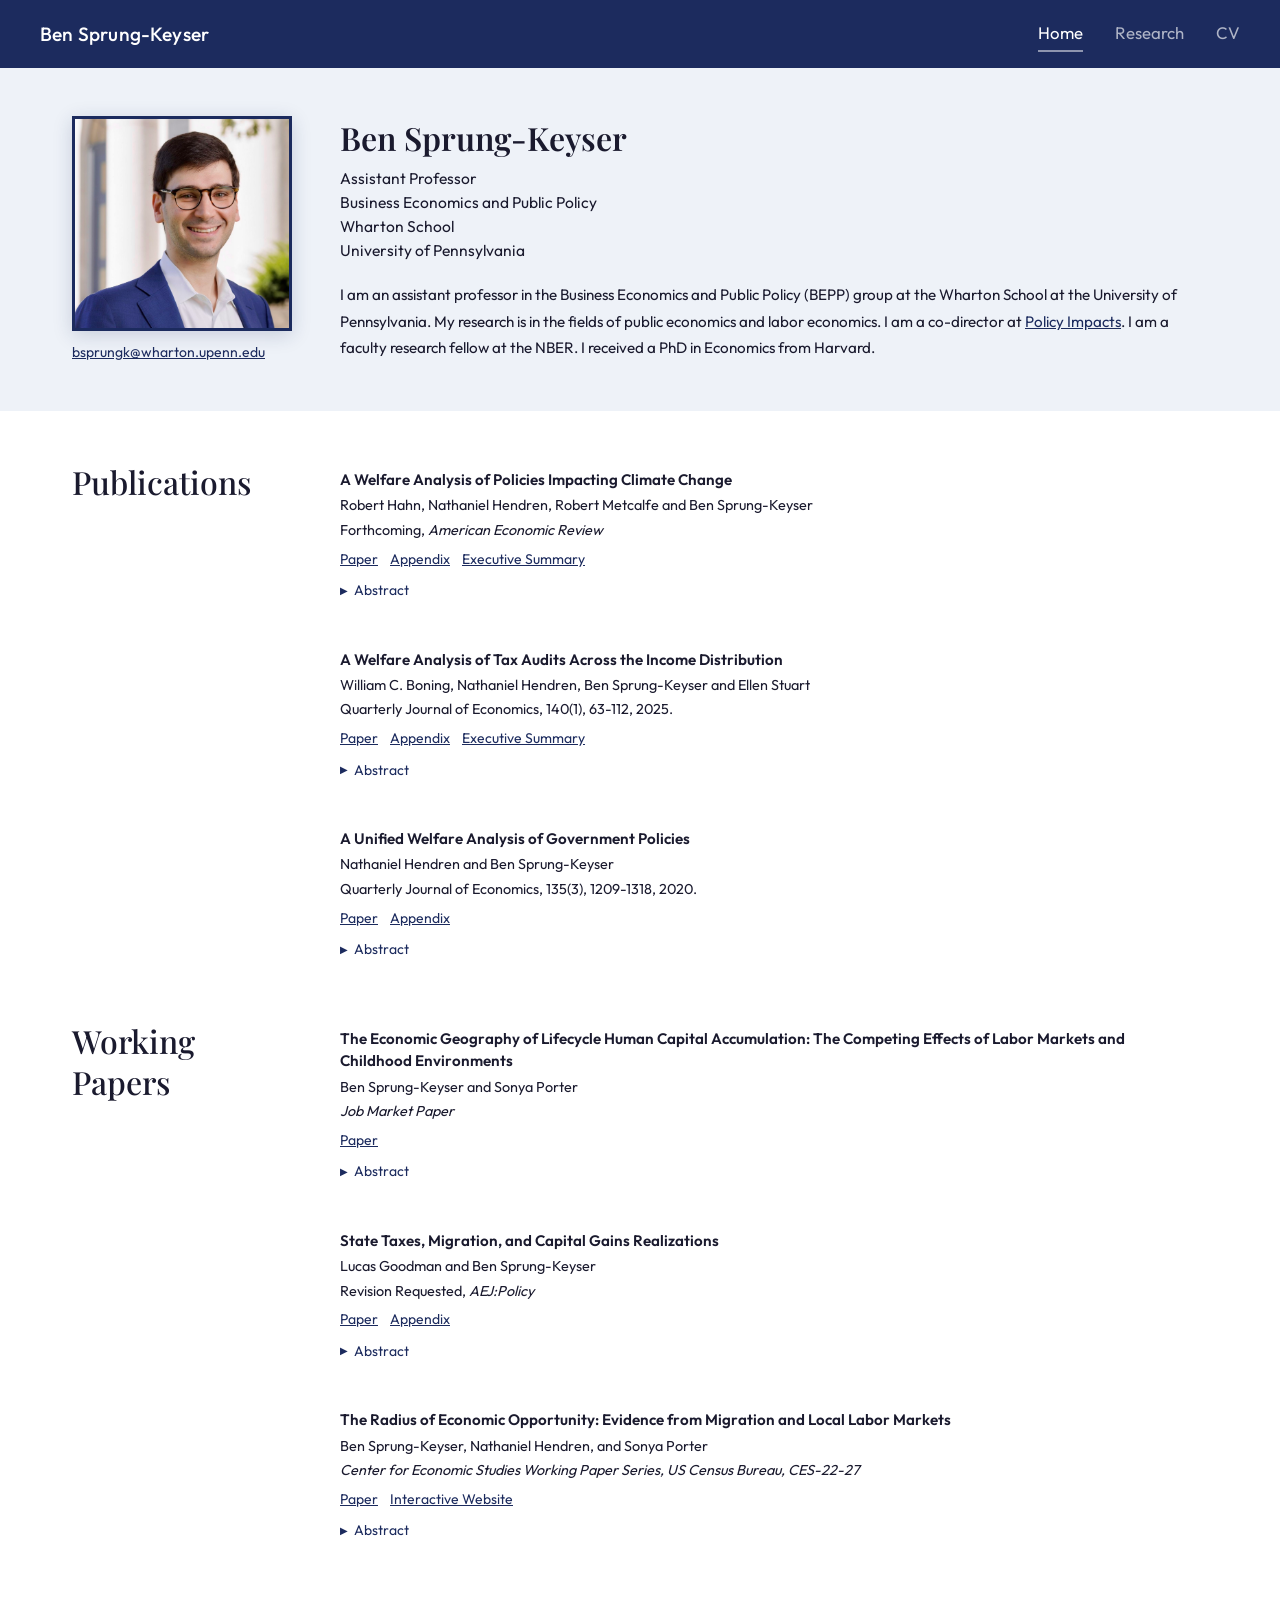
==== index.html @ 711b7d50 "Add NBER faculty research fellow to bio Co-Authored-By: Claude Opus 4.7 <noreply@anthropic.com>" ====
<!DOCTYPE html>
<html lang="en">
<head>
    <meta charset="UTF-8">
    <meta name="viewport" content="width=device-width, initial-scale=1.0">
    <title>Ben Sprung-Keyser</title>
    <meta name="description" content="Economist. Assistant Professor at Wharton, University of Pennsylvania.">
    <link rel="icon" type="image/png" href="assets/penn_logo.png">
    <meta property="og:type" content="website">
    <meta property="og:url" content="https://bsprungkeyser.com/">
    <meta property="og:title" content="Ben Sprung-Keyser">
    <meta property="og:description" content="Economist. Assistant Professor at Wharton, University of Pennsylvania.">
    <meta property="og:image" content="https://bsprungkeyser.com/assets/profile-photo.jpeg">
    <meta name="twitter:card" content="summary_large_image">
    <meta name="twitter:title" content="Ben Sprung-Keyser">
    <meta name="twitter:description" content="Economist. Assistant Professor at Wharton, University of Pennsylvania.">
    <meta name="twitter:image" content="https://bsprungkeyser.com/assets/profile-photo.jpeg">
    <link rel="preconnect" href="https://fonts.googleapis.com">
    <link rel="preconnect" href="https://fonts.gstatic.com" crossorigin>
    <link rel="stylesheet" href="css/style.css">
    <script type="application/ld+json">
    {
      "@context": "https://schema.org",
      "@type": "ProfilePage",
      "mainEntity": {
        "@type": "Person",
        "name": "Ben Sprung-Keyser",
        "jobTitle": ["Economist", "Assistant Professor"],
        "affiliation": {
          "@type": "Organization",
          "name": "Wharton School, University of Pennsylvania"
        },
        "email": "bsprungk@wharton.upenn.edu",
        "url": "https://bsprungkeyser.com",
        "knowsAbout": ["public economics", "labor economics", "welfare analysis", "tax policy"],
        "hasOccupation": {
          "@type": "Occupation",
          "name": "Economics Researcher"
        }
      },
      "hasPart": [
        {
          "@type": "ScholarlyArticle",
          "name": "A Welfare Analysis of Policies Impacting Climate Change",
          "author": [
            {"@type": "Person", "name": "Robert Hahn"},
            {"@type": "Person", "name": "Nathaniel Hendren"},
            {"@type": "Person", "name": "Robert Metcalfe"},
            {"@type": "Person", "name": "Ben Sprung-Keyser"}
          ],
          "publisher": {"@type": "Organization", "name": "American Economic Review"},
          "url": "https://bsprungkeyser.com/assets/MVPF_Climate_Policy_AER_Draft.pdf",
          "description": "We study the welfare impacts of 96 climate-related tax and spending policies using the marginal value of public funds (MVPF) framework."
        },
        {
          "@type": "ScholarlyArticle",
          "name": "A Welfare Analysis of Tax Audits Across the Income Distribution",
          "author": [
            {"@type": "Person", "name": "William C. Boning"},
            {"@type": "Person", "name": "Nathaniel Hendren"},
            {"@type": "Person", "name": "Ben Sprung-Keyser"},
            {"@type": "Person", "name": "Ellen Stuart"}
          ],
          "isPartOf": {"@type": "Periodical", "name": "Quarterly Journal of Economics"},
          "datePublished": "2025",
          "url": "https://bsprungkeyser.com/assets/Tax_Audits_BHSKS.pdf",
          "description": "We estimate the returns to IRS audits of taxpayers across the income distribution, finding an additional $1 spent auditing taxpayers above the 90th income percentile yields more than $12 in revenue."
        },
        {
          "@type": "ScholarlyArticle",
          "name": "A Unified Welfare Analysis of Government Policies",
          "author": [
            {"@type": "Person", "name": "Nathaniel Hendren"},
            {"@type": "Person", "name": "Ben Sprung-Keyser"}
          ],
          "isPartOf": {"@type": "Periodical", "name": "Quarterly Journal of Economics"},
          "datePublished": "2020",
          "url": "https://bsprungkeyser.com/assets/MVPF_Mar_2020_QJE.pdf",
          "description": "A comparative welfare analysis of 133 historical policy changes over the past half-century in the United States using the Marginal Value of Public Funds framework."
        },
        {
          "@type": "ScholarlyArticle",
          "name": "The Economic Geography of Lifecycle Human Capital Accumulation: The Competing Effects of Labor Markets and Childhood Environments",
          "author": [
            {"@type": "Person", "name": "Ben Sprung-Keyser"},
            {"@type": "Person", "name": "Sonya Porter"}
          ],
          "url": "https://bsprungkeyser.com/assets/BSK_JMP_Linked.pdf",
          "description": "We examine how place shapes the production of human capital across the lifecycle, finding a tradeoff between places that effectively produce human capital in childhood versus adulthood."
        },
        {
          "@type": "ScholarlyArticle",
          "name": "State Taxes, Migration, and Capital Gains Realizations",
          "author": [
            {"@type": "Person", "name": "Lucas Goodman"},
            {"@type": "Person", "name": "Ben Sprung-Keyser"}
          ],
          "url": "https://bsprungkeyser.com/assets/GSK_Capital_Gains_Resubmission%20(2).pdf",
          "description": "We analyze the impact of state capital gains taxes on migration and realization, finding savings in zero-tax states drive $2 billion in annual realizations by former residents of positive-tax states."
        },
        {
          "@type": "ScholarlyArticle",
          "name": "The Radius of Economic Opportunity: Evidence from Migration and Local Labor Markets",
          "author": [
            {"@type": "Person", "name": "Ben Sprung-Keyser"},
            {"@type": "Person", "name": "Nathaniel Hendren"},
            {"@type": "Person", "name": "Sonya Porter"}
          ],
          "url": "https://bsprungkeyser.com/assets/Migration_vSI.pdf",
          "description": "We examine the geographic incidence of local labor market growth across locations of childhood residence, finding the radius of economic opportunity is quite narrow for many individuals."
        }
      ]
    }
    </script>
    <script async src="https://www.googletagmanager.com/gtag/js?id=G-Y0RXYJHFS9"></script>
    <script>
        window.dataLayer = window.dataLayer || [];
        function gtag(){dataLayer.push(arguments);}
        gtag('js', new Date());
        gtag('config', 'G-Y0RXYJHFS9');
    </script>
</head>
<body>

    <!-- Navigation -->
    <nav>
        <div class="nav-inner">
            <a href="index.html" class="nav-brand">Ben Sprung-Keyser</a>
            <div class="nav-links">
                <a href="index.html" class="active">Home</a>
                <a href="research.html">Research</a>
                <a href="assets/CV_BSK.pdf" target="_blank" rel="noopener noreferrer">CV</a>
            </div>
        </div>
    </nav>

    <!-- Hero -->
    <div class="hero-wrapper">
        <section class="hero">
            <div class="hero-photo">
                <img src="assets/profile-photo.jpeg" alt="Ben Sprung-Keyser">
                <p class="hero-email">
                    <a href="mailto:bsprungk@wharton.upenn.edu">bsprungk@wharton.upenn.edu</a>
                </p>
            </div>
            <div class="hero-info">
                <h1>Ben Sprung-Keyser</h1>
                <div class="title-block">
                    <p class="title-line">Assistant Professor</p>
                    <p class="title-line">Business Economics and Public Policy</p>
                    <p class="title-line">Wharton School</p>
                    <p class="title-line">University of Pennsylvania</p>
                </div>
                <p class="bio">
                    I am an assistant professor in the Business Economics and Public Policy (BEPP) group
                    at the Wharton School at the University of Pennsylvania. My research is in the fields
                    of public economics and labor economics. I am a co-director at
                    <a href="https://policyimpacts.org" target="_blank" rel="noopener noreferrer">Policy Impacts</a>.
                    I am a faculty research fellow at the NBER.
                    I received a PhD in Economics from Harvard.
                </p>
            </div>
        </section>
    </div>

    <!-- Publications -->
    <div class="section-row">
        <h2 class="section-label">Publications</h2>
        <div class="papers-list" id="home-publications"></div>
    </div>

    <!-- Working Papers -->
    <div class="section-row">
        <h2 class="section-label">Working Papers</h2>
        <div class="papers-list" id="home-working-papers"></div>
    </div>

    <div class="page-end"></div>

    <!-- Static fallback for crawlers that do not execute JavaScript -->
    <noscript>
        <section>
            <h2>Publications</h2>

            <article>
                <h3>A Welfare Analysis of Policies Impacting Climate Change</h3>
                <p>Robert Hahn, Nathaniel Hendren, Robert Metcalfe, Ben Sprung-Keyser</p>
                <p>Forthcoming, American Economic Review</p>
                <p>
                    <a href="assets/MVPF_Climate_Policy_AER_Draft.pdf">Paper</a> |
                    <a href="assets/MVPF_Climate_Policy_AER_Appendix.pdf">Appendix</a> |
                    <a href="assets/MVPF_Climate_Exec_Summary.pdf">Executive Summary</a>
                </p>
            </article>

            <article>
                <h3>A Welfare Analysis of Tax Audits Across the Income Distribution</h3>
                <p>William C. Boning, Nathaniel Hendren, Ben Sprung-Keyser, Ellen Stuart</p>
                <p>Quarterly Journal of Economics, 140(1), 63-112, 2025</p>
                <p>
                    <a href="assets/Tax_Audits_BHSKS.pdf">Paper</a> |
                    <a href="assets/Tax_Audits_Appendix.pdf">Appendix</a> |
                    <a href="assets/audits_executive_summary.pdf">Executive Summary</a>
                </p>
            </article>

            <article>
                <h3>A Unified Welfare Analysis of Government Policies</h3>
                <p>Nathaniel Hendren, Ben Sprung-Keyser</p>
                <p>Quarterly Journal of Economics, 135(3), 1209-1318, 2020</p>
                <p>
                    <a href="assets/MVPF_Mar_2020_QJE.pdf">Paper</a> |
                    <a href="assets/MVPF_Appendix.pdf">Appendix</a>
                </p>
            </article>
        </section>

        <section>
            <h2>Working Papers</h2>

            <article>
                <h3>The Economic Geography of Lifecycle Human Capital Accumulation: The Competing Effects of Labor Markets and Childhood Environments</h3>
                <p>Ben Sprung-Keyser, Sonya Porter</p>
                <p>Job Market Paper</p>
                <p><a href="assets/BSK_JMP_Linked.pdf">Paper</a></p>
            </article>

            <article>
                <h3>State Taxes, Migration, and Capital Gains Realizations</h3>
                <p>Lucas Goodman, Ben Sprung-Keyser</p>
                <p>Revision Requested, AEJ:Policy</p>
                <p>
                    <a href="assets/GSK_Capital_Gains_Resubmission%20(2).pdf">Paper</a> |
                    <a href="assets/Appendix_GSK_Capital_Gains_Resubmission.pdf">Appendix</a>
                </p>
            </article>

            <article>
                <h3>The Radius of Economic Opportunity: Evidence from Migration and Local Labor Markets</h3>
                <p>Ben Sprung-Keyser, Nathaniel Hendren, Sonya Porter</p>
                <p>Center for Economic Studies Working Paper Series, US Census Bureau, CES-22-27</p>
                <p>
                    <a href="assets/Migration_vSI.pdf">Paper</a> |
                    <a href="https://migrationpatterns.org" rel="noopener noreferrer">Interactive Website</a>
                </p>
            </article>
        </section>
    </noscript>

    <script src="js/papers.js"></script>
    <script>
        renderPapers('home-publications',    papers.publications);
        renderPapers('home-working-papers',  papers.workingPapers);
    </script>

</body>
</html>
---- css/style.css ----
@import url('https://fonts.googleapis.com/css2?family=Outfit:wght@300;400;500;600&family=Playfair+Display:wght@500;600&display=swap');

/* ─── Variables ─────────────────────────────────────────── */
:root {
    --navy:       #1c2b5e;
    --navy-hover: #243470;
    --text:       #1a1a2e;
    --muted:      #5a5a72;
    --link:       #1c2b5e;
    --max-w:      1200px;
    --pad:        2rem;
    --col-left:   220px;   /* unified left column — photo width = section label width */
    --col-gap:    3rem;    /* unified gap — keeps bio and paper text left-aligned */
}

/* ─── Reset ─────────────────────────────────────────────── */
*, *::before, *::after { box-sizing: border-box; margin: 0; padding: 0; }

body {
    font-family: 'Outfit', sans-serif;
    font-weight: 400;
    color: var(--text);
    background: #fff;
    line-height: 1.6;
}

a { color: var(--link); text-decoration: underline; }
a:hover { color: var(--navy-hover); }

/* ─── Navigation ────────────────────────────────────────── */
nav {
    background: var(--navy);
    padding: 0 var(--pad);
    position: sticky;
    top: 0;
    z-index: 100;
}

.nav-inner {
    max-width: var(--max-w);
    margin: 0 auto;
    display: flex;
    justify-content: space-between;
    align-items: center;
    height: 68px;
}

.nav-brand {
    color: #fff;
    text-decoration: none;
    font-family: 'Outfit', sans-serif;
    font-weight: 500;
    font-size: 1.2rem;
    letter-spacing: 0.01em;
}
.nav-brand:hover { color: rgba(255,255,255,0.85); }

.nav-links { display: flex; gap: 2rem; }
.nav-links a {
    color: rgba(255,255,255,0.65);
    text-decoration: none;
    font-size: 1.05rem;
    font-weight: 400;
    padding: 4px 0;
    border-bottom: 2px solid transparent;
    transition: color 0.15s, border-color 0.15s;
}
.nav-links a:hover,
.nav-links a.active {
    color: #fff;
    border-bottom-color: rgba(255,255,255,0.5);
}

/* ─── Hero wrapper — full-width tinted background ───────── */
.hero-wrapper {
    background: #eef2f8;
    padding: 3rem 0;
}

/* ─── Hero content ──────────────────────────────────────── */
.hero {
    max-width: var(--max-w);
    margin: 0 auto;
    padding: 0 var(--pad);
    display: flex;
    gap: var(--col-gap);
    align-items: flex-start;
}

.hero-photo {
    flex: 0 0 var(--col-left);
}
.hero-photo img {
    width: var(--col-left);
    height: auto;
    display: block;
    border: 3px solid var(--navy);
    box-shadow: 0 4px 18px rgba(28, 43, 94, 0.18);
}
.hero-email {
    margin-top: 0.65rem;
    font-size: 0.875rem;
}
.hero-email a { color: var(--link); }

.hero-info {
    flex: 1;
    padding-top: 0.2rem;
}
.hero-info h1 {
    font-family: 'Playfair Display', serif;
    font-size: 2rem;
    font-weight: 600;
    line-height: 1.2;
    margin-bottom: 0.5rem;
    color: var(--text);
}
.hero-info .title-block { margin-bottom: 1.25rem; }
.hero-info .title-line {
    font-size: 0.975rem;
    font-weight: 400;
    color: var(--text);
    line-height: 1.55;
}
.hero-info .bio {
    font-size: 0.95rem;
    line-height: 1.75;
    color: var(--text);
}

/* ─── Sections (Publications, Working Papers, Notes) ─────── */
.section-row {
    max-width: var(--max-w);
    margin: 3rem auto 0;
    padding: 0 var(--pad);
    display: flex;
    gap: var(--col-gap);
    align-items: flex-start;
}

.section-label {
    flex: 0 0 var(--col-left);
    font-family: 'Playfair Display', serif;
    font-size: 2rem;
    font-weight: 500;
    line-height: 1.3;
    color: var(--text);
    padding-top: 0.1rem;
}

.papers-list { flex: 1; }

/* ─── Paper entries ─────────────────────────────────────── */
.paper {
    margin-bottom: 1.75rem;
    padding: 0.6rem 0.75rem;
    border-radius: 6px;
    margin-left: -0.75rem;
    transition: background 0.15s;
}
.paper:last-child { margin-bottom: 0; }
.paper:hover { background: #f0f4fb; }

.paper-title {
    font-weight: 600;
    font-size: 0.95rem;
    line-height: 1.5;
    margin-bottom: 0.15rem;
}
.paper-authors {
    font-size: 0.9rem;
    color: var(--text);
    margin-bottom: 0.1rem;
}
.paper-info {
    font-size: 0.9rem;
    color: var(--text);
    margin-bottom: 0.35rem;
}
.paper-links {
    display: flex;
    gap: 0.75rem;
    flex-wrap: wrap;
    margin-bottom: 0.35rem;
}
.paper-links a {
    font-size: 0.875rem;
    color: var(--link);
    text-decoration: underline;
}

/* ─── Abstract toggle ───────────────────────────────────── */
.abstract-details {
    margin-top: 0.3rem;
}
.abstract-details summary {
    cursor: pointer;
    font-size: 0.875rem;
    color: var(--navy);
    list-style: none;
    display: inline-flex;
    align-items: center;
    gap: 0.35rem;
    user-select: none;
}
.abstract-details summary::-webkit-details-marker { display: none; }
.abstract-details summary::before {
    content: '▶';
    font-size: 0.6rem;
    display: inline-block;
    transition: transform 0.15s;
}
.abstract-details[open] summary::before {
    transform: rotate(90deg);
}
.abstract-text {
    margin-top: 0.6rem;
    font-size: 0.9rem;
    line-height: 1.75;
    color: #333;
    border-left: 3px solid #c8d3ee;
    padding-left: 0.9rem;
}

/* ─── Page bottom padding ───────────────────────────────── */
.page-end { height: 4rem; }

/* ─── Research page top padding ────────────────────────── */
.research-top { margin-top: 3.5rem; }

/* ─── Responsive ────────────────────────────────────────── */
@media (max-width: 720px) {
    .hero-wrapper { padding: 2rem var(--pad); }
    .hero { flex-direction: column; gap: 1.5rem; }
    .hero-photo { flex: unset; width: fit-content; }
    .hero-photo img { width: 160px; }
    .section-row { flex-direction: column; gap: 0.75rem; }
    .section-label { flex: unset; font-size: 1.6rem; }
    .paper { margin-left: 0; }
}
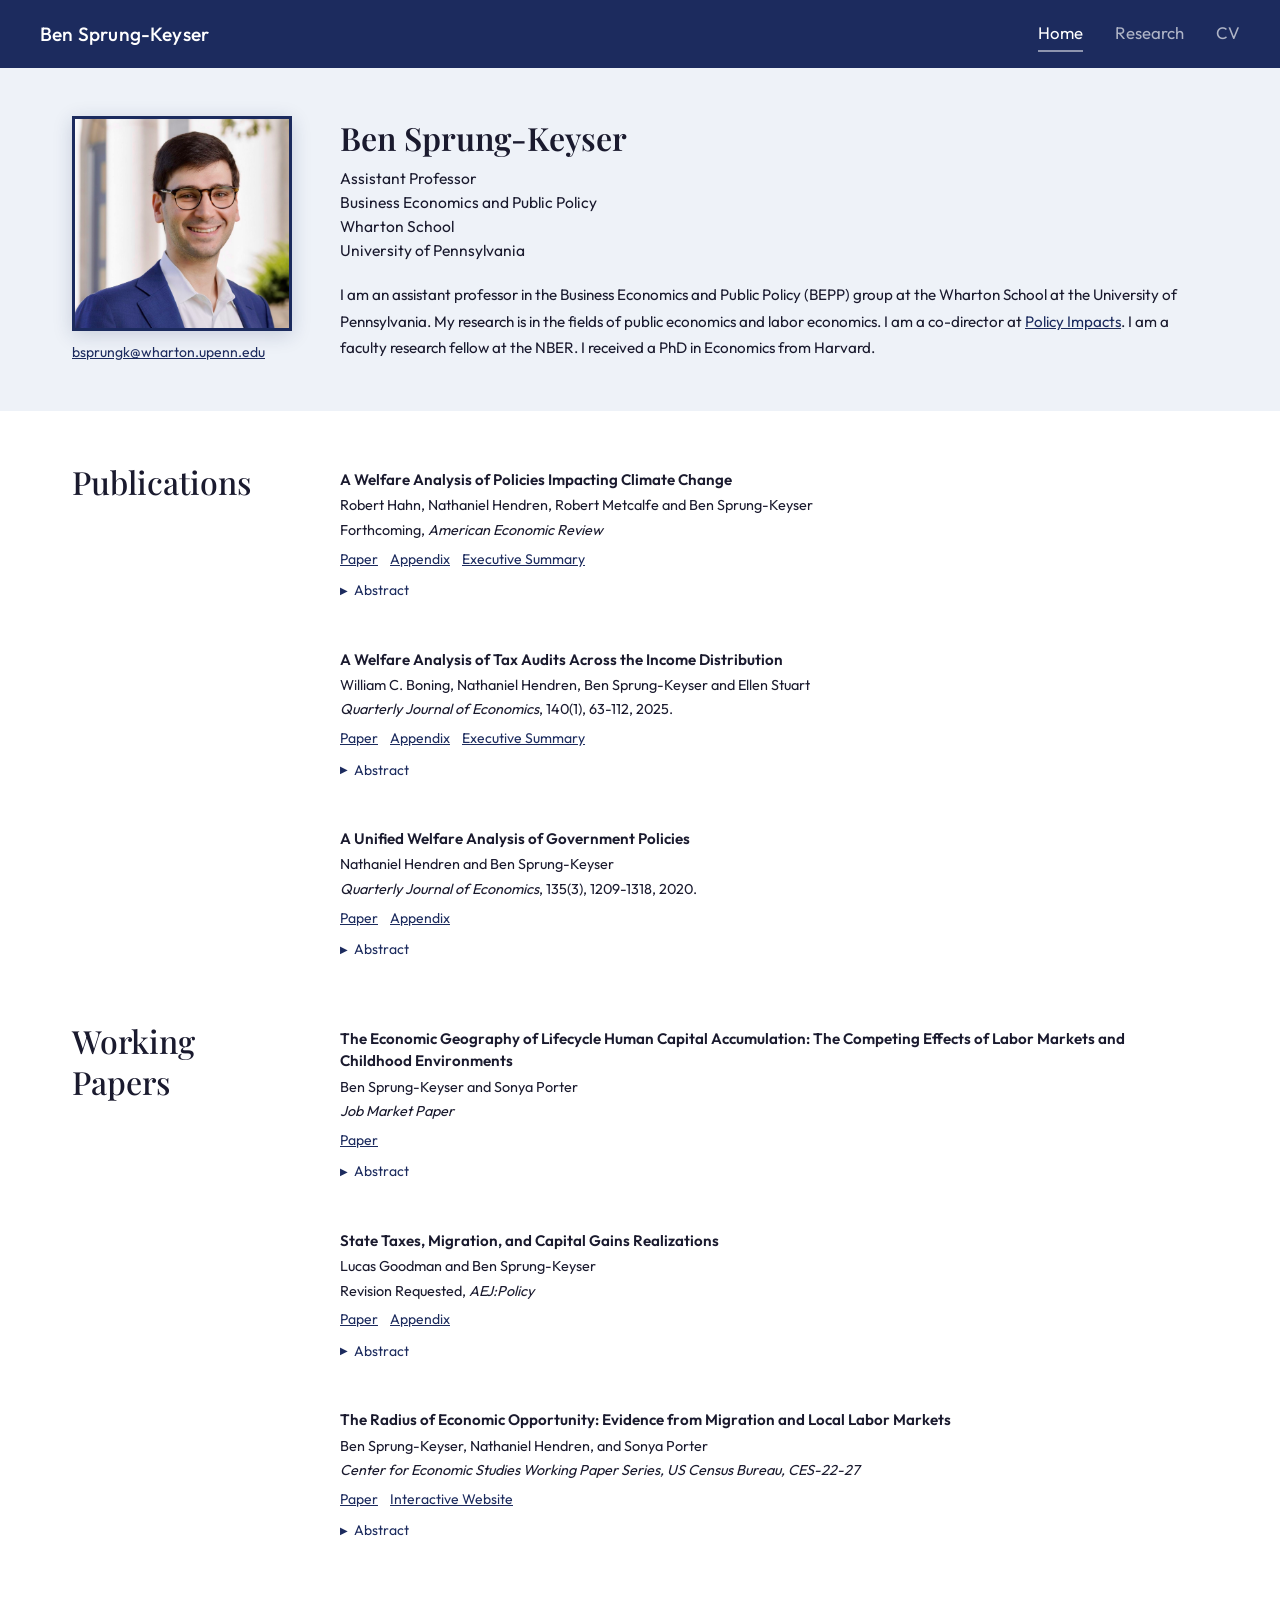
==== commit 986a6dbf: "Italicize Quarterly Journal of Economics in publication entries Co-Authored-By: Claude Opus 4.7 <nor" ====
--- a/index.html
+++ b/index.html
@@ -196,7 +196,7 @@
             <article>
                 <h3>A Welfare Analysis of Tax Audits Across the Income Distribution</h3>
                 <p>William C. Boning, Nathaniel Hendren, Ben Sprung-Keyser, Ellen Stuart</p>
-                <p>Quarterly Journal of Economics, 140(1), 63-112, 2025</p>
+                <p><em>Quarterly Journal of Economics</em>, 140(1), 63-112, 2025</p>
                 <p>
                     <a href="assets/Tax_Audits_BHSKS.pdf">Paper</a> |
                     <a href="assets/Tax_Audits_Appendix.pdf">Appendix</a> |
@@ -207,7 +207,7 @@
             <article>
                 <h3>A Unified Welfare Analysis of Government Policies</h3>
                 <p>Nathaniel Hendren, Ben Sprung-Keyser</p>
-                <p>Quarterly Journal of Economics, 135(3), 1209-1318, 2020</p>
+                <p><em>Quarterly Journal of Economics</em>, 135(3), 1209-1318, 2020</p>
                 <p>
                     <a href="assets/MVPF_Mar_2020_QJE.pdf">Paper</a> |
                     <a href="assets/MVPF_Appendix.pdf">Appendix</a>
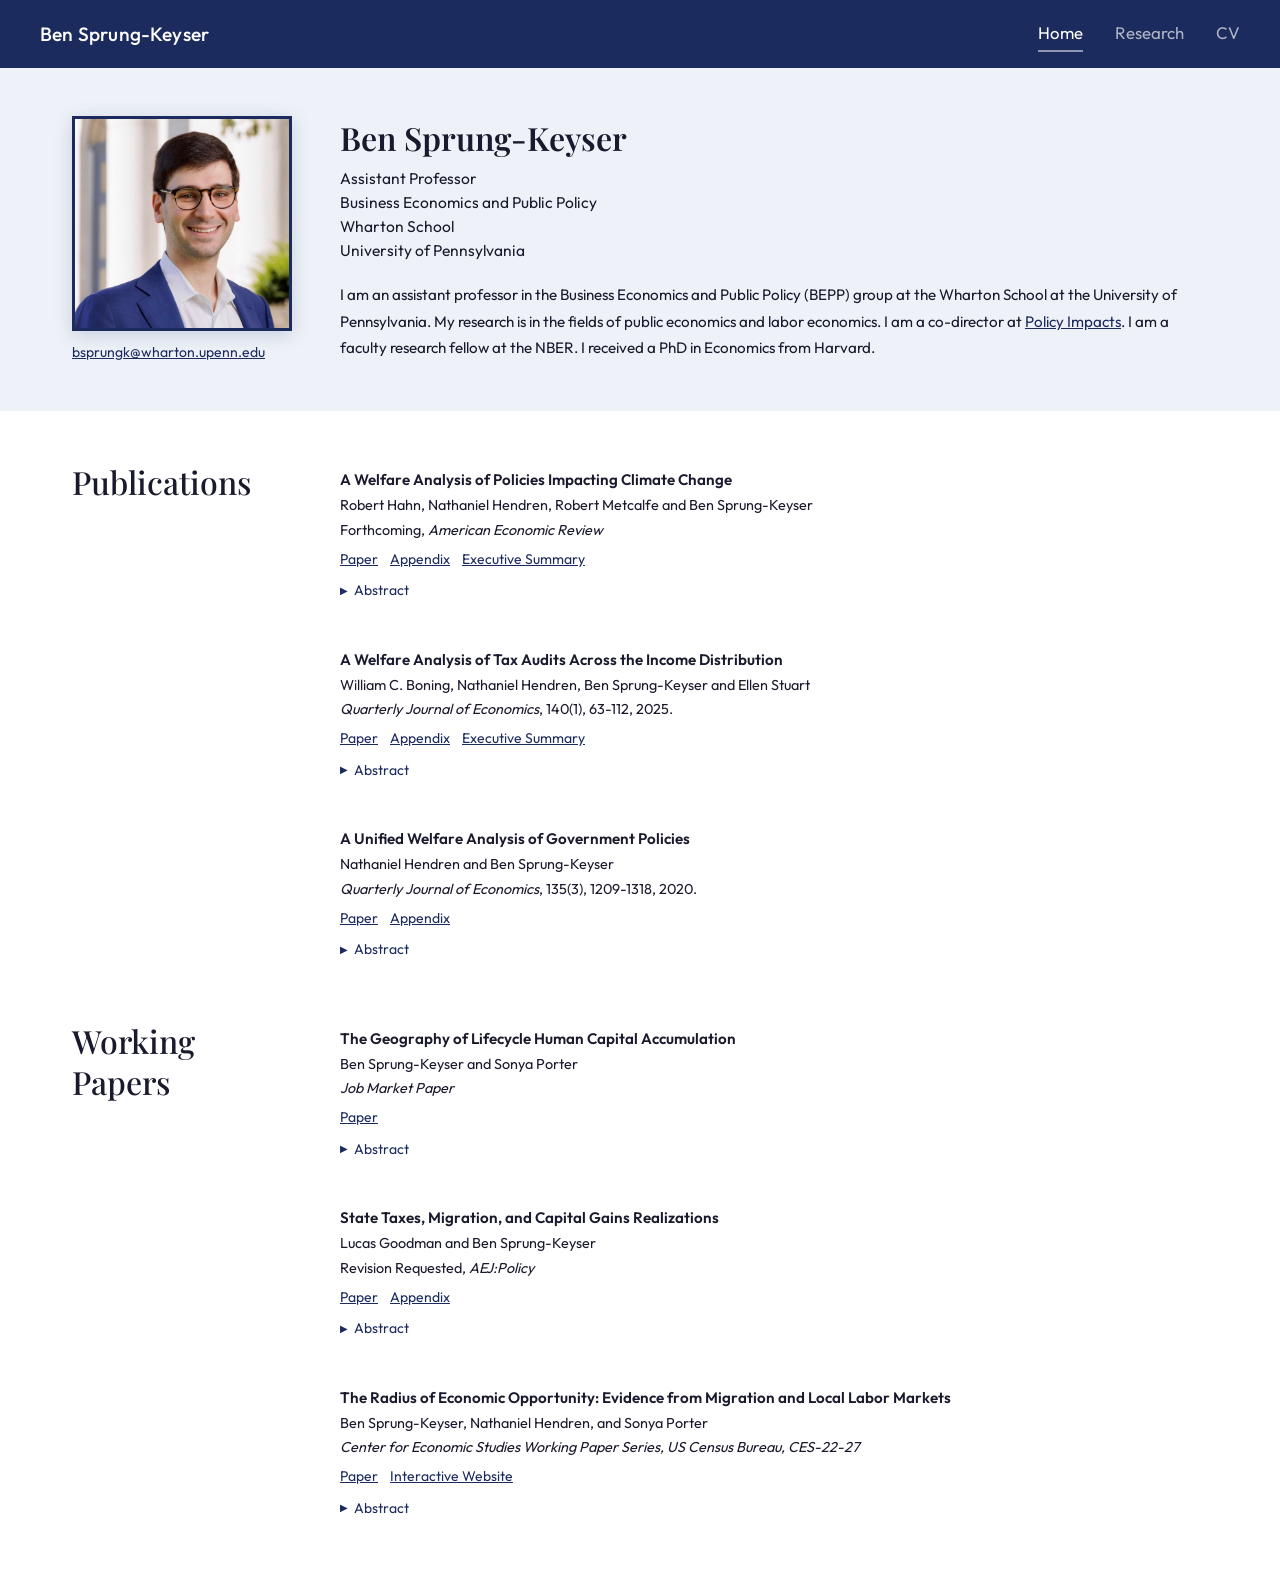
==== commit 64e7c0ee: "Update Geography paper status to NBER Working Paper #35203 Co-Authored-By: Claude Opus 4.7 <noreply@" ====
--- a/index.html
+++ b/index.html
@@ -80,12 +80,12 @@
         },
         {
           "@type": "ScholarlyArticle",
-          "name": "The Economic Geography of Lifecycle Human Capital Accumulation: The Competing Effects of Labor Markets and Childhood Environments",
+          "name": "The Geography of Lifecycle Human Capital Accumulation",
           "author": [
             {"@type": "Person", "name": "Ben Sprung-Keyser"},
             {"@type": "Person", "name": "Sonya Porter"}
           ],
-          "url": "https://bsprungkeyser.com/assets/BSK_JMP_Linked.pdf",
+          "url": "https://bsprungkeyser.com/assets/Geography_Human_Capital_Sprung-Keyser_Porter_May_2026.pdf",
           "description": "We examine how place shapes the production of human capital across the lifecycle, finding a tradeoff between places that effectively produce human capital in childhood versus adulthood."
         },
         {
@@ -219,10 +219,10 @@
             <h2>Working Papers</h2>
 
             <article>
-                <h3>The Economic Geography of Lifecycle Human Capital Accumulation: The Competing Effects of Labor Markets and Childhood Environments</h3>
+                <h3>The Geography of Lifecycle Human Capital Accumulation</h3>
                 <p>Ben Sprung-Keyser, Sonya Porter</p>
-                <p>Job Market Paper</p>
-                <p><a href="assets/BSK_JMP_Linked.pdf">Paper</a></p>
+                <p>NBER Working Paper #35203 (Job Market Paper)</p>
+                <p><a href="assets/Geography_Human_Capital_Sprung-Keyser_Porter_May_2026.pdf">Paper</a></p>
             </article>
 
             <article>
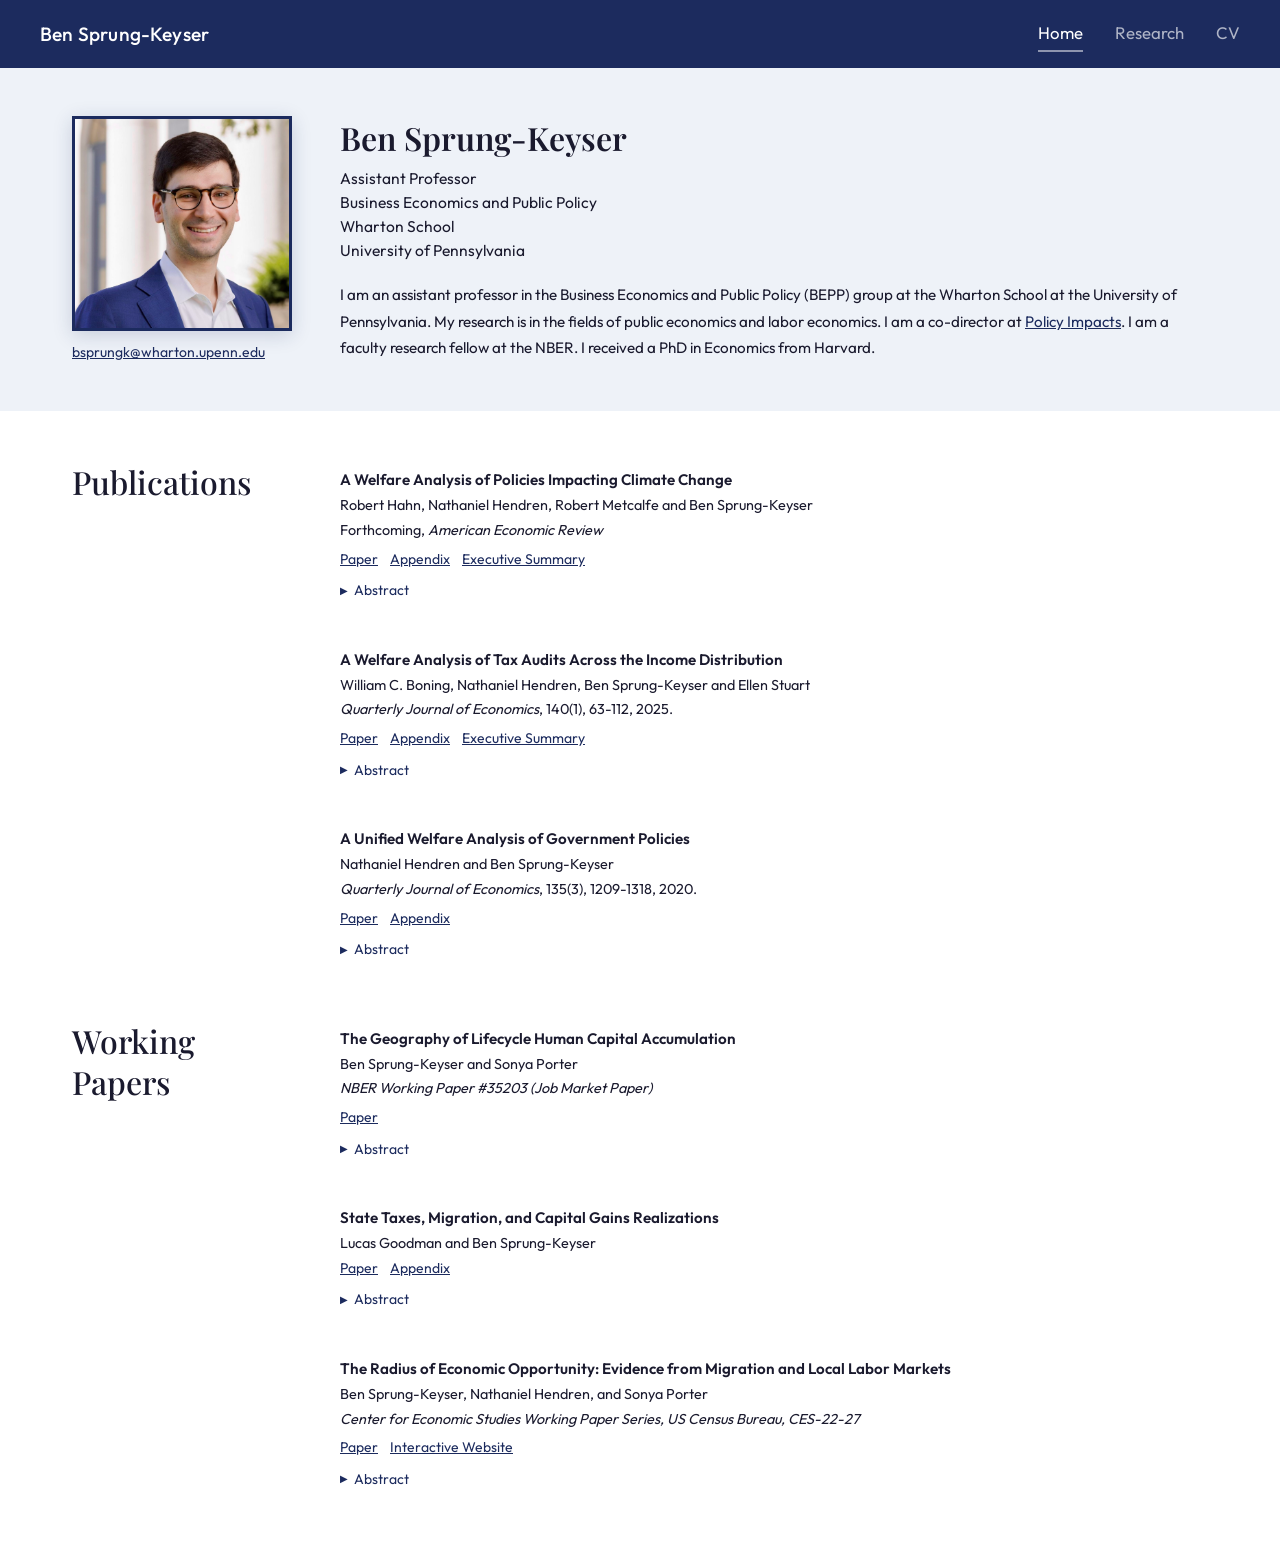
==== commit 0ee50839: "Remove "Revision Requested, AEJ:Policy" status from State Taxes paper Drops the status line from pap" ====
--- a/index.html
+++ b/index.html
@@ -228,7 +228,6 @@
             <article>
                 <h3>State Taxes, Migration, and Capital Gains Realizations</h3>
                 <p>Lucas Goodman, Ben Sprung-Keyser</p>
-                <p>Revision Requested, AEJ:Policy</p>
                 <p>
                     <a href="assets/GSK_Capital_Gains_Resubmission%20(2).pdf">Paper</a> |
                     <a href="assets/Appendix_GSK_Capital_Gains_Resubmission.pdf">Appendix</a>
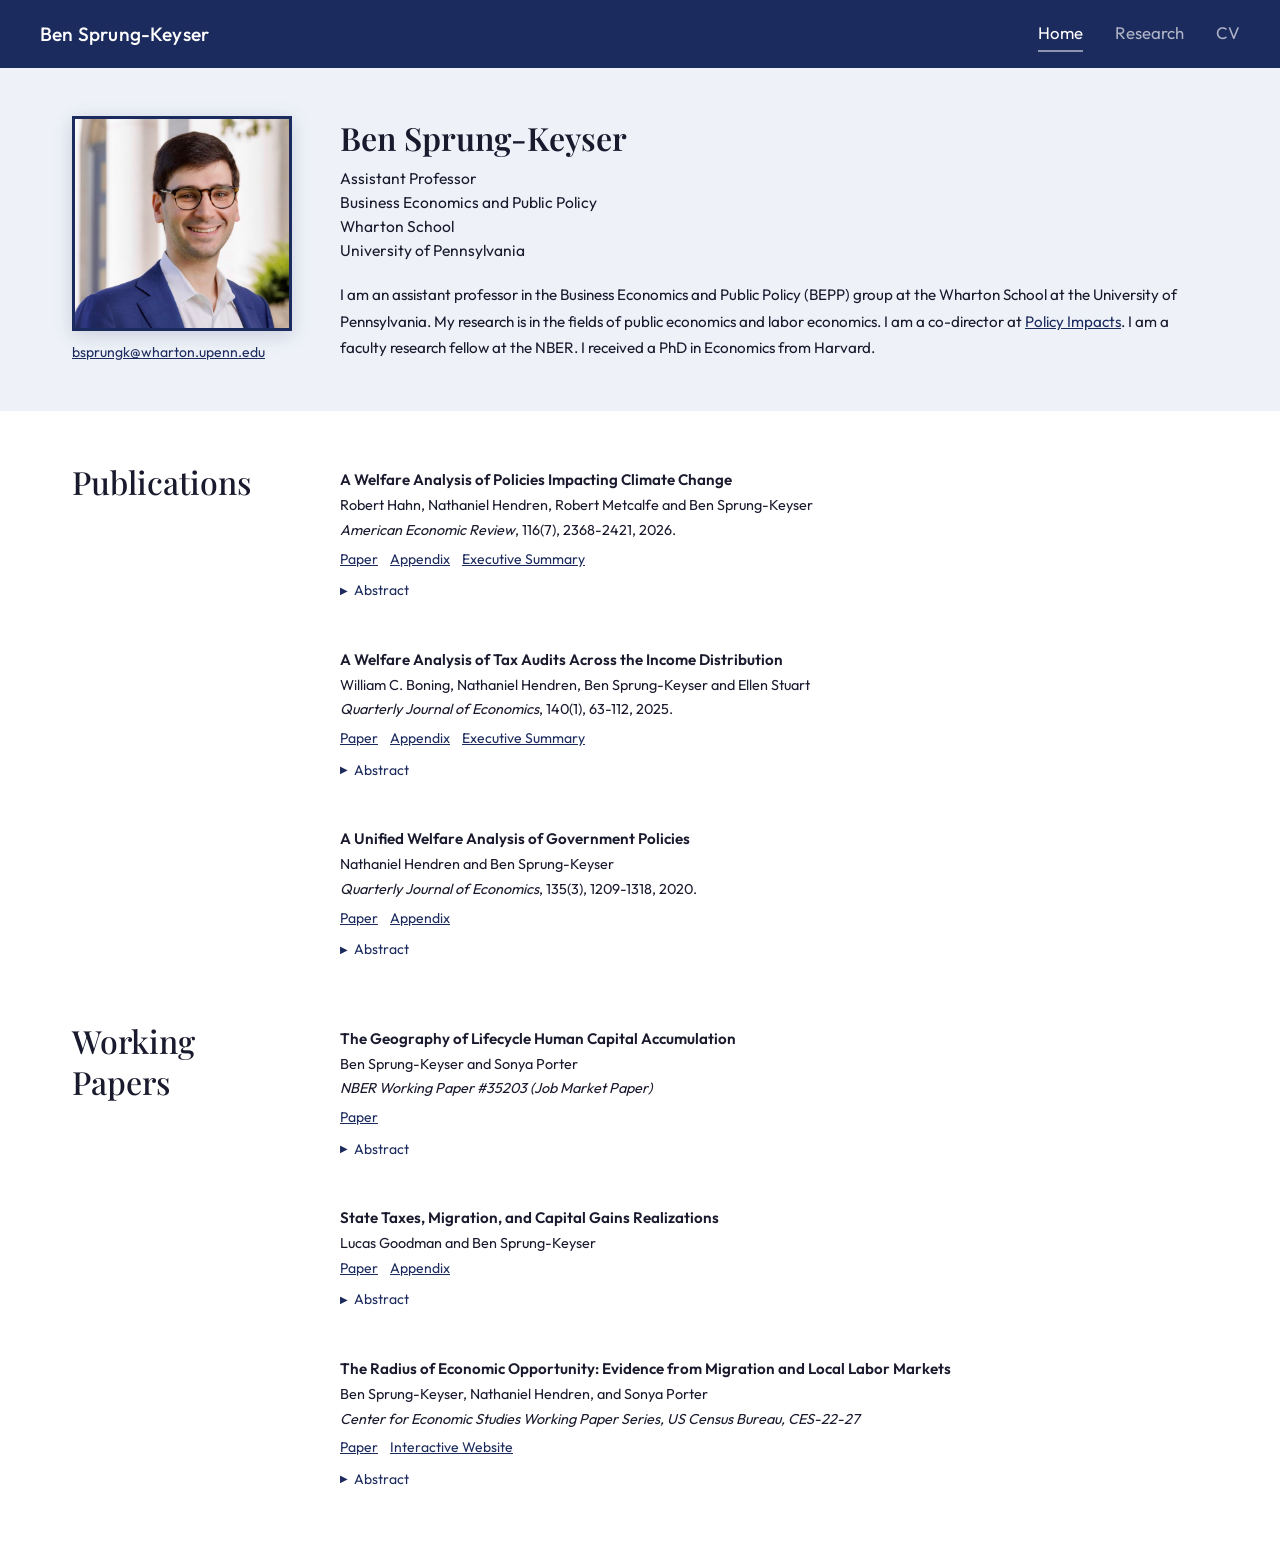
==== commit 2adca6f4: "Update climate paper status from forthcoming to published AER citation Co-Authored-By: Claude Opus 4" ====
--- a/index.html
+++ b/index.html
@@ -185,7 +185,7 @@
             <article>
                 <h3>A Welfare Analysis of Policies Impacting Climate Change</h3>
                 <p>Robert Hahn, Nathaniel Hendren, Robert Metcalfe, Ben Sprung-Keyser</p>
-                <p>Forthcoming, American Economic Review</p>
+                <p>American Economic Review, 116(7), 2368-2421, 2026.</p>
                 <p>
                     <a href="assets/MVPF_Climate_Policy_AER_Draft.pdf">Paper</a> |
                     <a href="assets/MVPF_Climate_Policy_AER_Appendix.pdf">Appendix</a> |
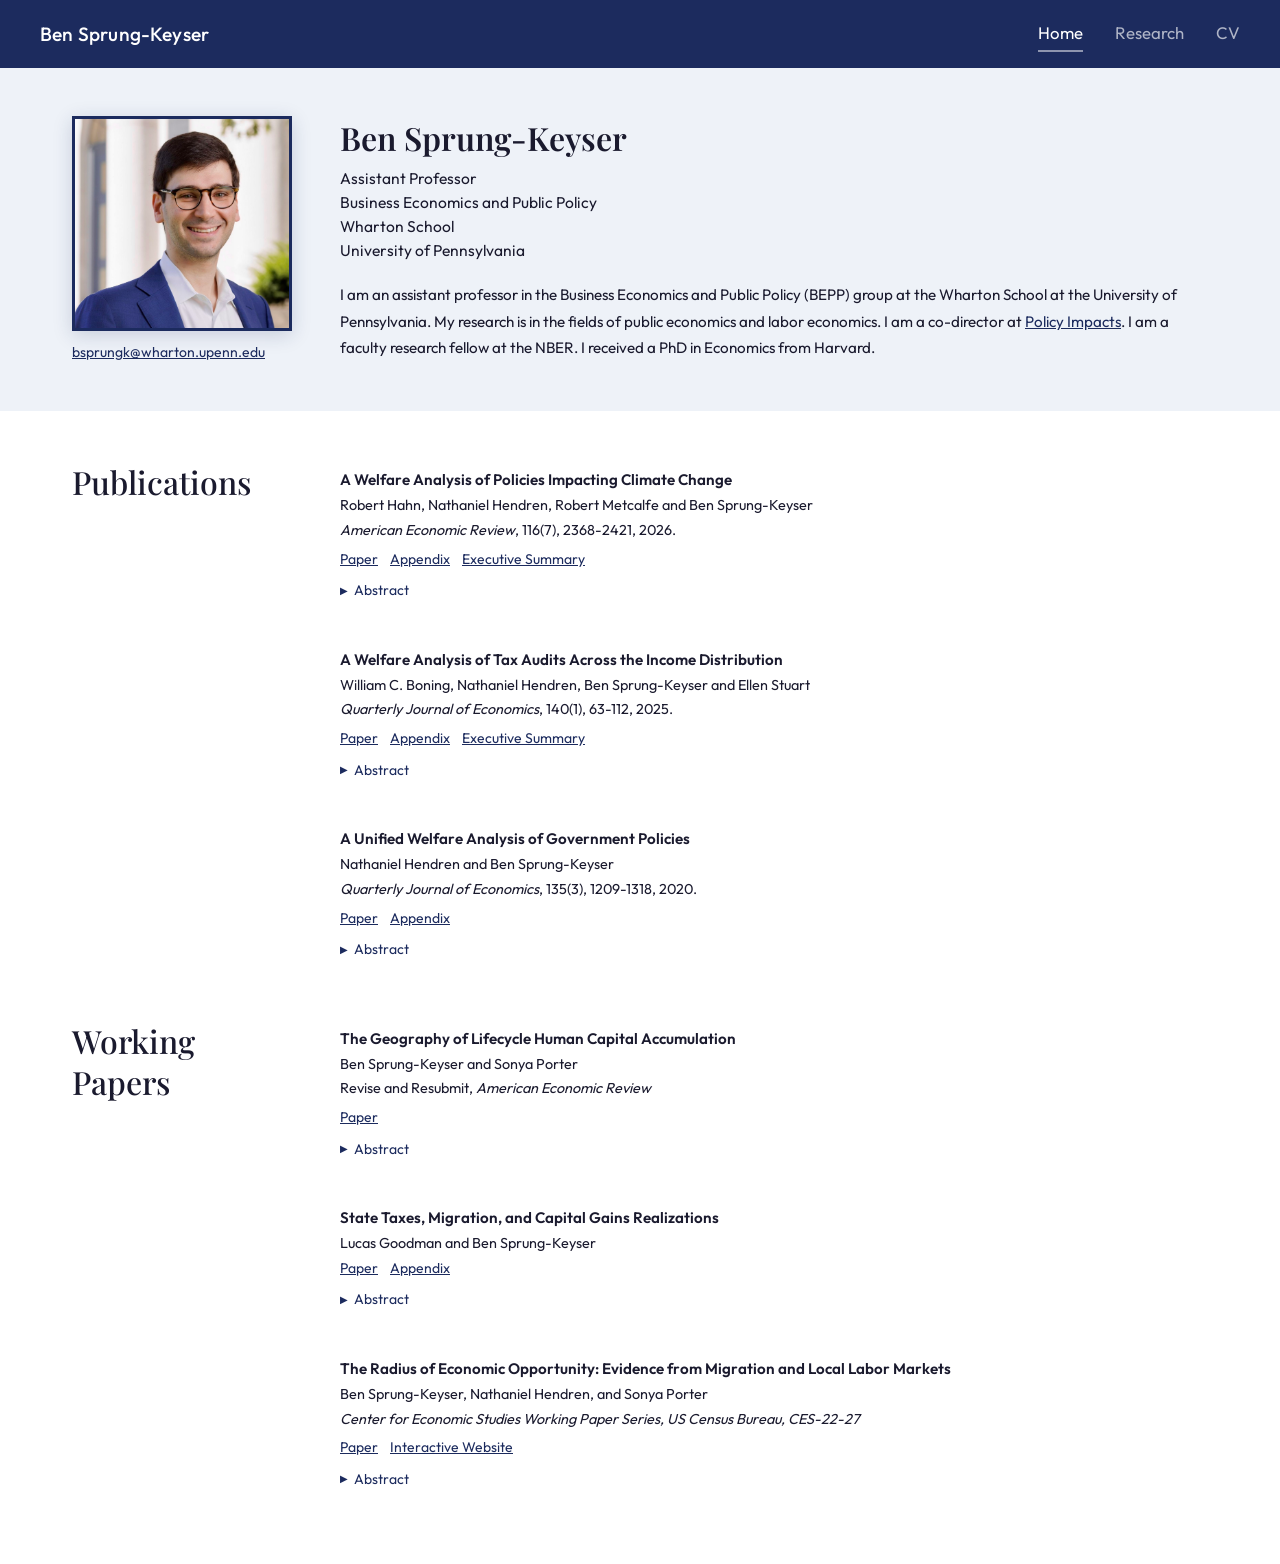
==== commit b383dd54: "Update Geography of Human Capital status to R&R at AER Co-Authored-By: Claude Opus 5.5 <noreply@anth" ====
--- a/index.html
+++ b/index.html
@@ -221,7 +221,7 @@
             <article>
                 <h3>The Geography of Lifecycle Human Capital Accumulation</h3>
                 <p>Ben Sprung-Keyser, Sonya Porter</p>
-                <p>NBER Working Paper #35203 (Job Market Paper)</p>
+                <p>Revise and Resubmit, <em>American Economic Review</em></p>
                 <p><a href="assets/Geography_Human_Capital_Sprung-Keyser_Porter_May_2026.pdf">Paper</a></p>
             </article>
 
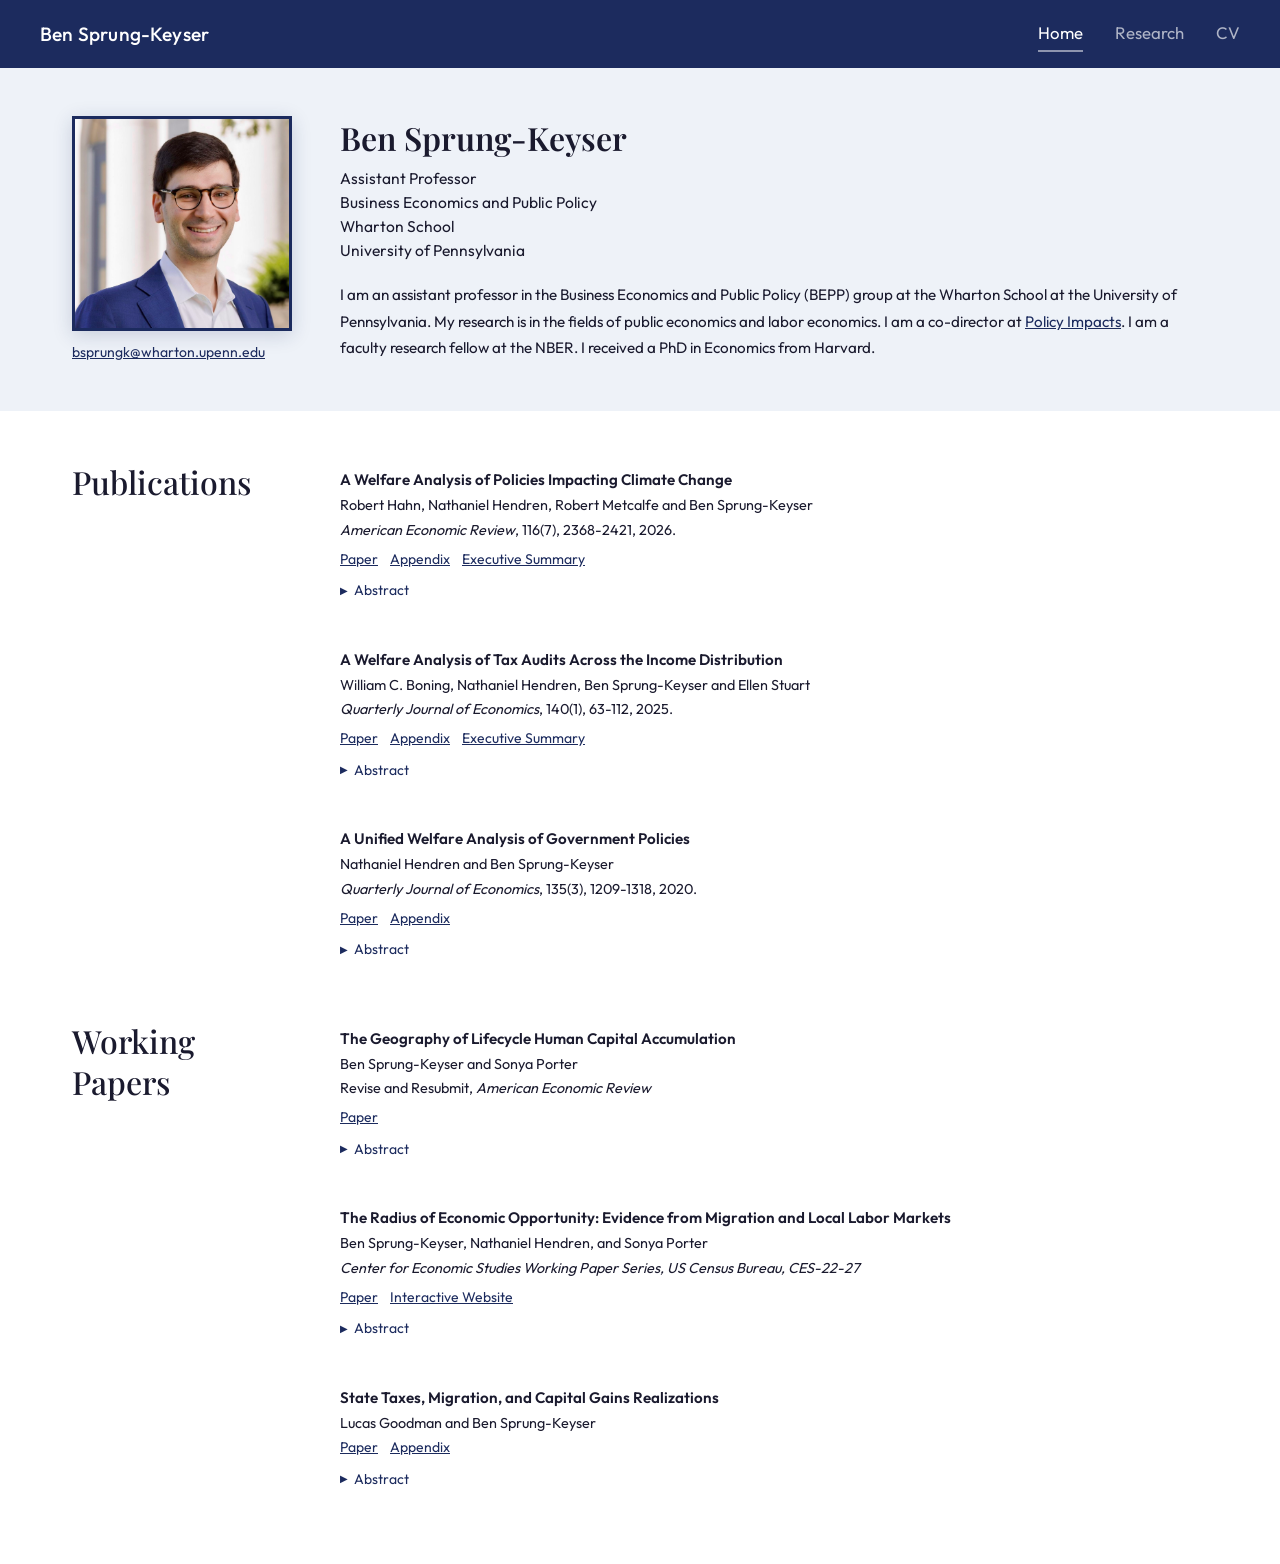
==== commit d50a5aab: "Update CV and reorder working papers to match new CV Co-Authored-By: Claude Opus 5.5 <noreply@anthro" ====
--- a/index.html
+++ b/index.html
@@ -90,6 +90,17 @@
         },
         {
           "@type": "ScholarlyArticle",
+          "name": "The Radius of Economic Opportunity: Evidence from Migration and Local Labor Markets",
+          "author": [
+            {"@type": "Person", "name": "Ben Sprung-Keyser"},
+            {"@type": "Person", "name": "Nathaniel Hendren"},
+            {"@type": "Person", "name": "Sonya Porter"}
+          ],
+          "url": "https://bsprungkeyser.com/assets/Migration_vSI.pdf",
+          "description": "We examine the geographic incidence of local labor market growth across locations of childhood residence, finding the radius of economic opportunity is quite narrow for many individuals."
+        },
+        {
+          "@type": "ScholarlyArticle",
           "name": "State Taxes, Migration, and Capital Gains Realizations",
           "author": [
             {"@type": "Person", "name": "Lucas Goodman"},
@@ -97,17 +108,6 @@
           ],
           "url": "https://bsprungkeyser.com/assets/GSK_Capital_Gains_Resubmission%20(2).pdf",
           "description": "We analyze the impact of state capital gains taxes on migration and realization, finding savings in zero-tax states drive $2 billion in annual realizations by former residents of positive-tax states."
-        },
-        {
-          "@type": "ScholarlyArticle",
-          "name": "The Radius of Economic Opportunity: Evidence from Migration and Local Labor Markets",
-          "author": [
-            {"@type": "Person", "name": "Ben Sprung-Keyser"},
-            {"@type": "Person", "name": "Nathaniel Hendren"},
-            {"@type": "Person", "name": "Sonya Porter"}
-          ],
-          "url": "https://bsprungkeyser.com/assets/Migration_vSI.pdf",
-          "description": "We examine the geographic incidence of local labor market growth across locations of childhood residence, finding the radius of economic opportunity is quite narrow for many individuals."
         }
       ]
     }
@@ -226,21 +226,21 @@
             </article>
 
             <article>
-                <h3>State Taxes, Migration, and Capital Gains Realizations</h3>
-                <p>Lucas Goodman, Ben Sprung-Keyser</p>
-                <p>
-                    <a href="assets/GSK_Capital_Gains_Resubmission%20(2).pdf">Paper</a> |
-                    <a href="assets/Appendix_GSK_Capital_Gains_Resubmission.pdf">Appendix</a>
-                </p>
-            </article>
-
-            <article>
                 <h3>The Radius of Economic Opportunity: Evidence from Migration and Local Labor Markets</h3>
                 <p>Ben Sprung-Keyser, Nathaniel Hendren, Sonya Porter</p>
                 <p>Center for Economic Studies Working Paper Series, US Census Bureau, CES-22-27</p>
                 <p>
                     <a href="assets/Migration_vSI.pdf">Paper</a> |
                     <a href="https://migrationpatterns.org" rel="noopener noreferrer">Interactive Website</a>
+                </p>
+            </article>
+
+            <article>
+                <h3>State Taxes, Migration, and Capital Gains Realizations</h3>
+                <p>Lucas Goodman, Ben Sprung-Keyser</p>
+                <p>
+                    <a href="assets/GSK_Capital_Gains_Resubmission%20(2).pdf">Paper</a> |
+                    <a href="assets/Appendix_GSK_Capital_Gains_Resubmission.pdf">Appendix</a>
                 </p>
             </article>
         </section>
